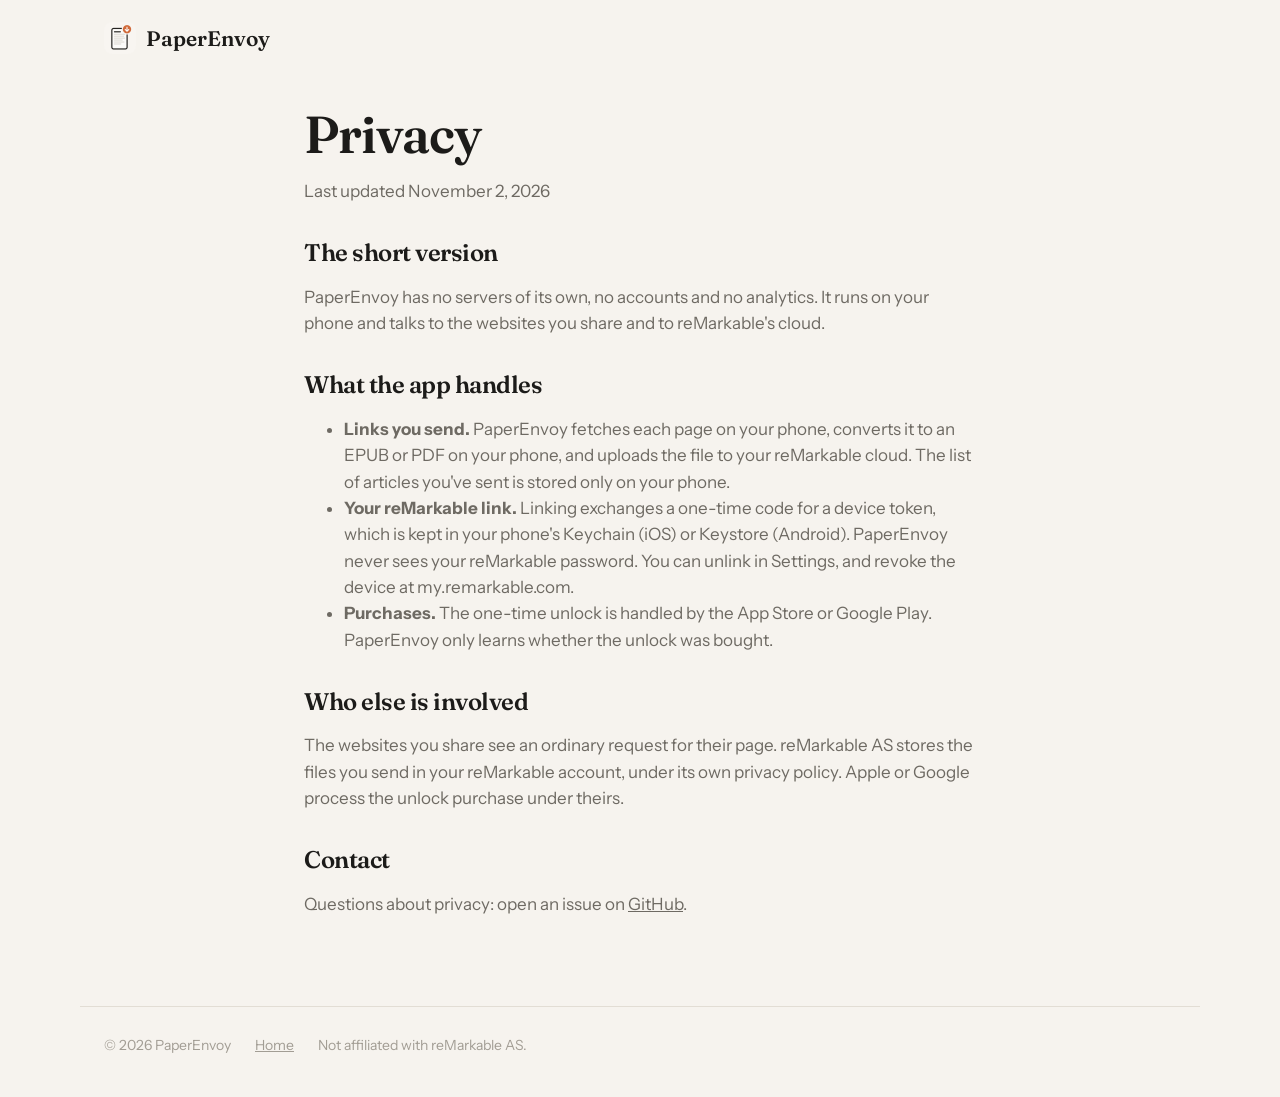
==== privacy.html @ 54bac9f6 "Replace placeholder with the PaperEnvoy marketing site Built from marketing/site in alexhwu/paperenv" ====
<!doctype html>
<html lang="en">
<head>
<meta charset="utf-8">
<meta name="viewport" content="width=device-width, initial-scale=1">
<title>Privacy — PaperEnvoy</title>
<meta name="description" content="How PaperEnvoy handles your data.">
<link rel="icon" href="favicon.png">
<link rel="preconnect" href="https://fonts.googleapis.com">
<link rel="preconnect" href="https://fonts.gstatic.com" crossorigin>
<link href="https://fonts.googleapis.com/css2?family=Fraunces:opsz,wght@9..144,400..700&family=Instrument+Sans:wght@400..700&display=swap" rel="stylesheet">
<link rel="stylesheet" href="styles.css">
</head>
<body>
<header class="nav wrap">
  <a class="brand" href="./"><img src="icon.png" alt="" width="32" height="32">PaperEnvoy</a>
</header>
<main class="doc wrap">
  <h1>Privacy</h1>
  <p>Last updated November 2, 2026</p>

  <h2>The short version</h2>
  <p>PaperEnvoy has no servers of its own, no accounts and no analytics. It runs on your phone and talks to the websites you share and to reMarkable's cloud.</p>

  <h2>What the app handles</h2>
  <ul>
    <li><strong>Links you send.</strong> PaperEnvoy fetches each page on your phone, converts it to an EPUB or PDF on your phone, and uploads the file to your reMarkable cloud. The list of articles you've sent is stored only on your phone.</li>
    <li><strong>Your reMarkable link.</strong> Linking exchanges a one-time code for a device token, which is kept in your phone's Keychain (iOS) or Keystore (Android). PaperEnvoy never sees your reMarkable password. You can unlink in Settings, and revoke the device at my.remarkable.com.</li>
    <li><strong>Purchases.</strong> The one-time unlock is handled by the App Store or Google Play. PaperEnvoy only learns whether the unlock was bought.</li>
  </ul>

  <h2>Who else is involved</h2>
  <p>The websites you share see an ordinary request for their page. reMarkable AS stores the files you send in your reMarkable account, under its own privacy policy. Apple or Google process the unlock purchase under theirs.</p>

  <h2>Contact</h2>
  <p>Questions about privacy: open an issue on <a href="https://github.com/alexhwu/paperenvoy/issues">GitHub</a>.</p>
</main>
<footer class="foot wrap">
  <span>© 2026 PaperEnvoy</span>
  <a href="./">Home</a>
  <span>Not affiliated with reMarkable AS.</span>
</footer>
</body>
</html>
---- styles.css ----
:root {
  --bg: #F6F3EE;
  --card: #FFFFFF;
  --sunken: #EEEAE3;
  --ink: #1C1B19;
  --muted: #6E6A63;
  --faint: #A29D94;
  --line: #E2DDD4;
  --accent: #C4552D;
  --on-ink: #F6F3EE;
  --shadow: 0 30px 60px -30px rgba(28, 27, 25, .35);
  --serif: "Fraunces", Georgia, serif;
  --sans: "Instrument Sans", system-ui, -apple-system, sans-serif;
}
@media (prefers-color-scheme: dark) {
  :root:not([data-theme="light"]) {
    --bg: #141412;
    --card: #1E1D1A;
    --sunken: #26241F;
    --ink: #F1EDE6;
    --muted: #A7A198;
    --faint: #6F6A62;
    --line: #2F2D28;
    --accent: #E8794F;
    --on-ink: #141412;
    --shadow: 0 30px 60px -30px rgba(0, 0, 0, .8);
  }
}
:root[data-theme="dark"] {
  --bg: #141412; --card: #1E1D1A; --sunken: #26241F; --ink: #F1EDE6; --muted: #A7A198;
  --faint: #6F6A62; --line: #2F2D28; --accent: #E8794F; --on-ink: #141412;
}

* { box-sizing: border-box; }
html { scroll-behavior: smooth; }
body {
  margin: 0;
  background: var(--bg);
  color: var(--ink);
  font: 17px/1.55 var(--sans);
  -webkit-font-smoothing: antialiased;
}
a { color: inherit; }
img, video { max-width: 100%; display: block; }
.wrap { max-width: 1120px; margin: 0 auto; padding-left: 24px; padding-right: 24px; }
@media (max-width: 600px) { .wrap { padding-left: 16px; padding-right: 16px; } section { padding: 52px 0; } }

h1, h2, h3 { font-family: var(--serif); font-weight: 600; letter-spacing: -.02em; margin: 0; }
h1 { font-size: clamp(44px, 7vw, 76px); line-height: 1.02; }
h1 em { font-style: italic; font-weight: 400; color: var(--accent); }
h2 { font-size: clamp(30px, 4vw, 44px); line-height: 1.1; }
h3 { font-size: 21px; line-height: 1.25; }
.kicker { font-size: 13px; font-weight: 700; letter-spacing: .14em; text-transform: uppercase; color: var(--accent); margin: 0 0 14px; }
.section-head { margin-bottom: 36px; max-width: 640px; }
section { padding: 72px 0; }

/* Nav */
.nav { display: flex; align-items: center; justify-content: space-between; padding-top: 22px; padding-bottom: 22px; gap: 16px; }
.brand { display: flex; align-items: center; gap: 10px; font: 600 21px var(--serif); text-decoration: none; }
.brand img { border-radius: 8px; }
.nav nav { display: flex; gap: 26px; font-size: 15px; }
.nav nav a { text-decoration: none; color: var(--muted); }
.nav nav a:hover { color: var(--ink); }
@media (max-width: 720px) { .nav nav { display: none; } }

/* Hero */
.hero { display: grid; grid-template-columns: 1.1fr .9fr; gap: 48px; align-items: center; padding-top: 40px; }
.lede { font-size: 20px; color: var(--muted); max-width: 520px; margin: 22px 0 30px; }
.stores { display: flex; flex-wrap: wrap; gap: 12px; }
.store {
  display: inline-flex; align-items: center; gap: 10px; padding: 10px 18px 10px 14px; border-radius: 14px;
  background: var(--ink); color: var(--on-ink); text-decoration: none; font-weight: 600; font-size: 17px; line-height: 1.1;
}
.store svg { width: 24px; height: 24px; }
.store small { display: block; font-size: 11px; font-weight: 500; opacity: .75; }
.store[aria-disabled="true"] { cursor: default; }
.fine { font-size: 14px; color: var(--faint); margin-top: 16px; }

.hero-art { position: relative; display: flex; justify-content: center; }
.tablet {
  width: min(380px, 100%); aspect-ratio: 3 / 4; background: var(--sunken); border: 1px solid var(--line);
  border-radius: 28px; padding: 18px 18px 34px; box-shadow: var(--shadow); transform: rotate(2deg);
}
.paper {
  position: relative; height: 100%; background: #FBFAF7; color: #1C1B19; border-radius: 6px;
  padding: 30px 92px 24px 26px; overflow: hidden; font: 14px/1.6 var(--serif);
}
.paper h3 { font-size: 24px; }
.paper .meta { font: 12px var(--sans); color: #6E6A63; margin: 6px 0 14px; }
.paper p { margin: 0 0 10px; }
.ul { text-decoration: underline; text-decoration-thickness: 2px; text-underline-offset: 4px; text-decoration-color: #1C1B19; }
.note { position: absolute; right: 12px; top: 150px; width: 76px; font: 600 22px/1.05 "Caveat", cursive; transform: rotate(-6deg); }
.badge {
  position: absolute; top: 14%; right: 12%; width: 58px; height: 58px; border-radius: 50%;
  background: var(--accent); display: flex; align-items: center; justify-content: center; box-shadow: var(--shadow);
}
@media (max-width: 860px) {
  .hero { grid-template-columns: 1fr; }
  .hero { padding-top: 16px; }
  .tablet { width: min(280px, 78%); }
  .badge { right: 8%; }
}

/* Video */
.video { margin: 0; }
.video video { width: 100%; aspect-ratio: 16 / 9; border-radius: 20px; border: 1px solid var(--line); box-shadow: var(--shadow); background: #F6F3EE; }
.video figcaption { color: var(--muted); font-size: 15px; margin-top: 14px; text-align: center; }

/* Steps */
.steps { list-style: none; padding: 0; margin: 0; display: grid; grid-template-columns: repeat(3, 1fr); gap: 20px; }
.steps li { background: var(--card); border: 1px solid var(--line); border-radius: 20px; padding: 26px; }
.steps p { color: var(--muted); margin: 10px 0 0; font-size: 16px; }
.num {
  display: inline-flex; width: 32px; height: 32px; border-radius: 50%; background: var(--ink); color: var(--on-ink);
  align-items: center; justify-content: center; font-weight: 700; margin-bottom: 16px;
}
@media (max-width: 860px) { .steps { grid-template-columns: 1fr; } }

/* Features */
.features { display: grid; grid-template-columns: repeat(3, 1fr); gap: 36px 40px; padding-top: 24px; }
.feature { border-top: 1.5px solid var(--ink); padding-top: 18px; }
.feature p { color: var(--muted); margin: 8px 0 0; font-size: 16px; }
@media (max-width: 860px) { .features { grid-template-columns: 1fr 1fr; } }
@media (max-width: 560px) { .features { grid-template-columns: 1fr; } }

/* Pricing */
.price-card {
  background: var(--ink); color: var(--on-ink); border-radius: 28px; padding: clamp(28px, 6vw, 64px);
}
.price-card .kicker { color: var(--accent); }
.price-card p { max-width: 640px; opacity: .8; font-size: 18px; margin: 18px 0 26px; }
.price-card ul { list-style: none; padding: 0; margin: 0; display: flex; flex-wrap: wrap; gap: 10px; }
.price-card li { border: 1px solid currentColor; border-radius: 999px; padding: 6px 16px; font-size: 15px; opacity: .9; }

/* FAQ */
.faq details { border-top: 1px solid var(--line); padding: 18px 0; max-width: 760px; }
.faq details:last-of-type { border-bottom: 1px solid var(--line); }
.faq summary { cursor: pointer; font-weight: 600; font-size: 18px; list-style: none; display: flex; justify-content: space-between; gap: 16px; }
.faq summary::-webkit-details-marker { display: none; }
.faq summary::after { content: "+"; color: var(--accent); font-size: 22px; line-height: 1; }
.faq details[open] summary::after { content: "–"; }
.faq details p { color: var(--muted); margin: 10px 0 0; }

/* CTA + footer */
.cta { text-align: center; }
.cta p { color: var(--muted); font-size: 19px; }
.foot { display: flex; flex-wrap: wrap; gap: 8px 24px; padding-top: 28px; padding-bottom: 40px; border-top: 1px solid var(--line); color: var(--faint); font-size: 14px; }

/* Privacy page */
.doc { max-width: 720px; padding-top: 32px; padding-bottom: 72px; }
.doc h1 { font-size: clamp(36px, 5vw, 52px); margin-bottom: 8px; }
.doc h2 { font-size: 24px; margin-top: 36px; }
.doc p, .doc li { color: var(--muted); }
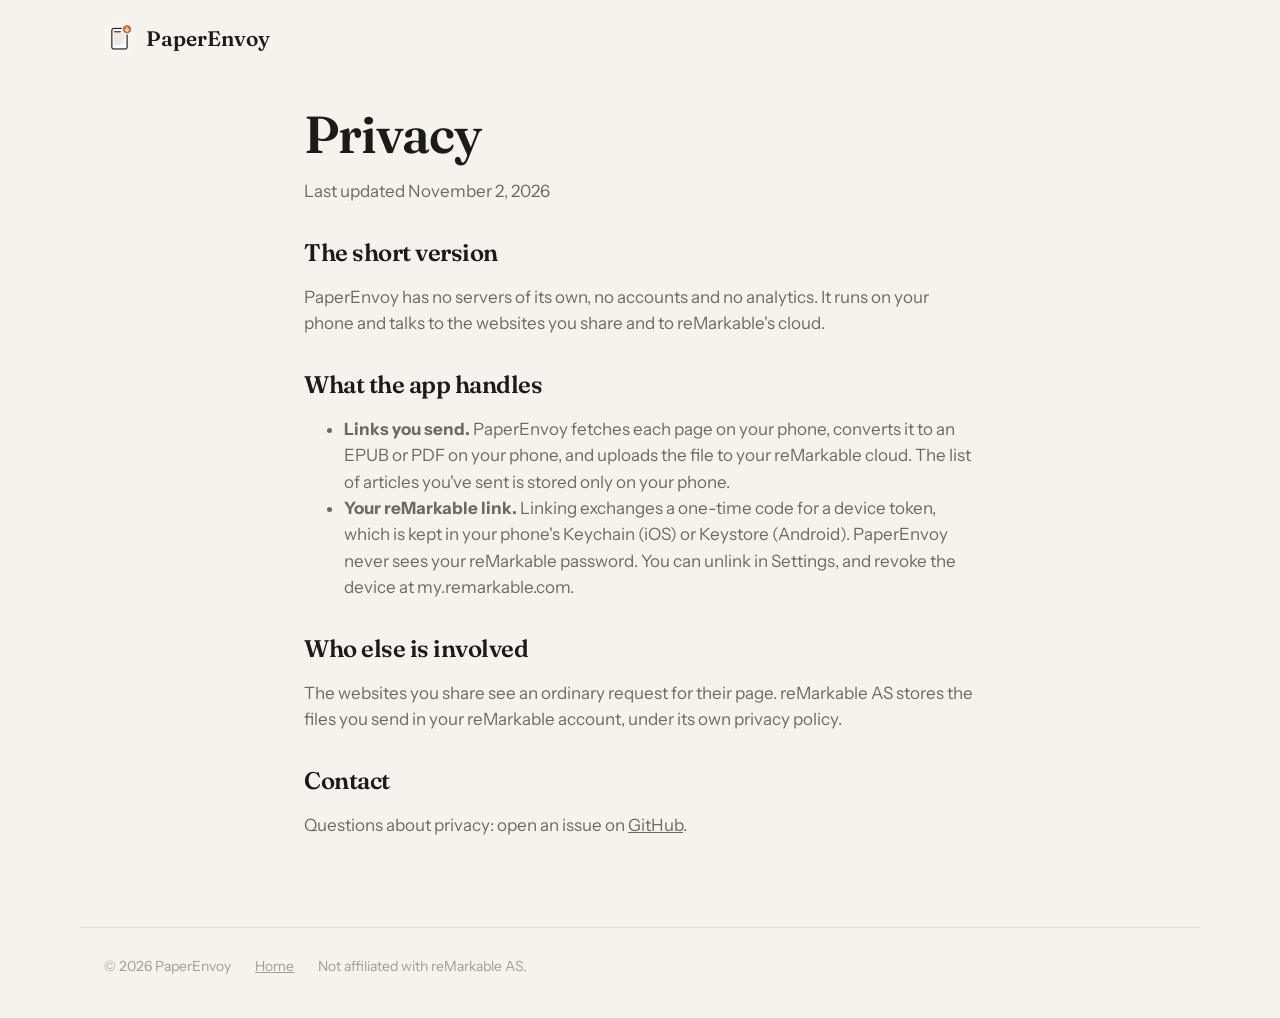
==== commit afb94e9d: "Site: PaperEnvoy is free" ====
--- a/privacy.html
+++ b/privacy.html
@@ -26,11 +26,10 @@
   <ul>
     <li><strong>Links you send.</strong> PaperEnvoy fetches each page on your phone, converts it to an EPUB or PDF on your phone, and uploads the file to your reMarkable cloud. The list of articles you've sent is stored only on your phone.</li>
     <li><strong>Your reMarkable link.</strong> Linking exchanges a one-time code for a device token, which is kept in your phone's Keychain (iOS) or Keystore (Android). PaperEnvoy never sees your reMarkable password. You can unlink in Settings, and revoke the device at my.remarkable.com.</li>
-    <li><strong>Purchases.</strong> The one-time unlock is handled by the App Store or Google Play. PaperEnvoy only learns whether the unlock was bought.</li>
   </ul>
 
   <h2>Who else is involved</h2>
-  <p>The websites you share see an ordinary request for their page. reMarkable AS stores the files you send in your reMarkable account, under its own privacy policy. Apple or Google process the unlock purchase under theirs.</p>
+  <p>The websites you share see an ordinary request for their page. reMarkable AS stores the files you send in your reMarkable account, under its own privacy policy.</p>
 
   <h2>Contact</h2>
   <p>Questions about privacy: open an issue on <a href="https://github.com/alexhwu/paperenvoy/issues">GitHub</a>.</p>
